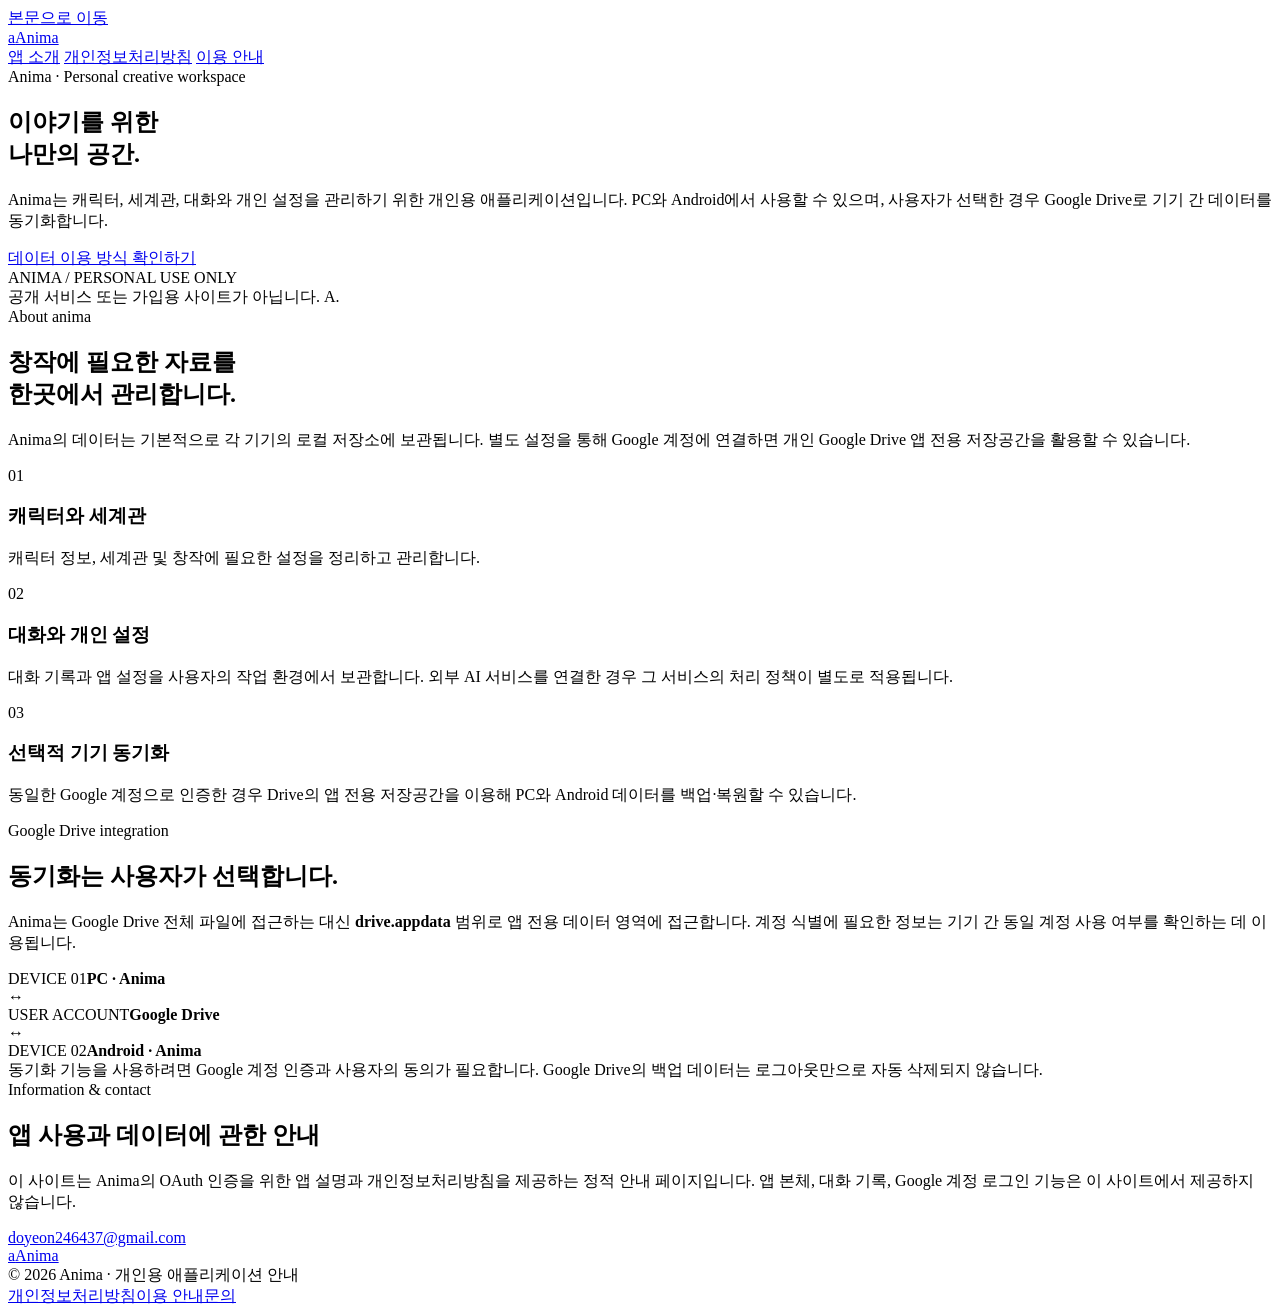
==== index.html @ 8fb092eb "Add Anima OAuth information: index.html" ====
<!doctype html>
<html lang="ko">
<head>
  <meta charset="UTF-8">
  <meta name="viewport" content="width=device-width,initial-scale=1">
  <meta name="theme-color" content="#f6f4ef">
  <meta name="description" content="Anima는 개인용 AI 캐릭터·대화 관리 애플리케이션입니다. Google Drive 앱 전용 저장공간을 통한 선택적 기기 동기화를 지원합니다.">
  <link rel="stylesheet" href="./style.css">
  <title>Anima — 개인용 AI 캐릭터·대화 작업 공간</title>
</head><body>
<a class="skip" href="#main">본문으로 이동</a>
<div class="site-wrap">
  <header class="site-header">
    <a class="brand" href="./index.html" aria-label="Anima 홈"><span class="brand-mark" aria-hidden="true">a</span>Anima</a>
    <nav class="nav" aria-label="주요 메뉴">
      <a href="./index.html" aria-current="page">앱 소개</a>
      <a href="./privacy.html" >개인정보처리방침</a>
      <a href="./terms.html" >이용 안내</a>
    </nav>
  </header>

<main id="main">
  <section class="hero" aria-labelledby="hero-title">
    <div>
      <div class="eyebrow">Anima · Personal creative workspace</div>
      <h1 id="hero-title">이야기를 위한<br><span class="title-serif">나만의 공간.</span></h1>
      <p class="lead">Anima는 캐릭터, 세계관, 대화와 개인 설정을 관리하기 위한 개인용 애플리케이션입니다. PC와 Android에서 사용할 수 있으며, 사용자가 선택한 경우 Google Drive로 기기 간 데이터를 동기화합니다.</p>
      <a class="link-line" href="./privacy.html">데이터 이용 방식 확인하기</a>
    </div>
    <aside class="hero-side" aria-label="앱 사용 범위">
      <span class="micro">ANIMA / PERSONAL USE ONLY<br>공개 서비스 또는 가입용 사이트가 아닙니다.</span>
      <span class="hero-motif" aria-hidden="true">A.</span>
    </aside>
  </section>
  <section class="section" aria-labelledby="features-title">
    <div class="section-intro"><span class="eyebrow">About anima</span><h2 id="features-title">창작에 필요한 자료를<br>한곳에서 관리합니다.</h2><p class="body-muted">Anima의 데이터는 기본적으로 각 기기의 로컬 저장소에 보관됩니다. 별도 설정을 통해 Google 계정에 연결하면 개인 Google Drive 앱 전용 저장공간을 활용할 수 있습니다.</p></div>
    <div class="feature-grid">
      <article class="feature"><span class="feature-num">01</span><h3>캐릭터와 세계관</h3><p>캐릭터 정보, 세계관 및 창작에 필요한 설정을 정리하고 관리합니다.</p></article>
      <article class="feature"><span class="feature-num">02</span><h3>대화와 개인 설정</h3><p>대화 기록과 앱 설정을 사용자의 작업 환경에서 보관합니다. 외부 AI 서비스를 연결한 경우 그 서비스의 처리 정책이 별도로 적용됩니다.</p></article>
      <article class="feature"><span class="feature-num">03</span><h3>선택적 기기 동기화</h3><p>동일한 Google 계정으로 인증한 경우 Drive의 앱 전용 저장공간을 이용해 PC와 Android 데이터를 백업·복원할 수 있습니다.</p></article>
    </div>
  </section>
  <section class="section" aria-labelledby="drive-title">
    <span class="eyebrow">Google Drive integration</span>
    <h2 id="drive-title">동기화는 사용자가 선택합니다.</h2>
    <p class="body-muted">Anima는 Google Drive 전체 파일에 접근하는 대신 <strong>drive.appdata</strong> 범위로 앱 전용 데이터 영역에 접근합니다. 계정 식별에 필요한 정보는 기기 간 동일 계정 사용 여부를 확인하는 데 이용됩니다.</p>
    <div class="workflow" aria-label="PC에서 Google Drive를 거쳐 Android로 동기화하는 구성">
      <div class="step"><span>DEVICE 01</span><strong>PC · Anima</strong></div><div class="arrow" aria-hidden="true">↔</div>
      <div class="step"><span>USER ACCOUNT</span><strong>Google Drive</strong></div><div class="arrow" aria-hidden="true">↔</div>
      <div class="step"><span>DEVICE 02</span><strong>Android · Anima</strong></div>
    </div>
    <div class="notice">동기화 기능을 사용하려면 Google 계정 인증과 사용자의 동의가 필요합니다. Google Drive의 백업 데이터는 로그아웃만으로 자동 삭제되지 않습니다.</div>
  </section>
  <section class="section" aria-labelledby="contact-title">
    <span class="eyebrow">Information & contact</span>
    <h2 id="contact-title">앱 사용과 데이터에 관한 안내</h2>
    <p class="body-muted">이 사이트는 Anima의 OAuth 인증을 위한 앱 설명과 개인정보처리방침을 제공하는 정적 안내 페이지입니다. 앱 본체, 대화 기록, Google 계정 로그인 기능은 이 사이트에서 제공하지 않습니다.</p>
    <a class="link-line" href="mailto:doyeon246437@gmail.com">doyeon246437@gmail.com</a>
  </section>
</main>
  <footer class="site-footer">
    <div><a class="brand" href="./index.html"><span class="brand-mark" aria-hidden="true">a</span>Anima</a><div class="footer-copy">© 2026 Anima · 개인용 애플리케이션 안내</div></div>
    <div class="footer-nav"><a href="./privacy.html">개인정보처리방침</a><a href="./terms.html">이용 안내</a><a href="mailto:doyeon246437@gmail.com">문의</a></div>
  </footer>
</div>
</body></html>
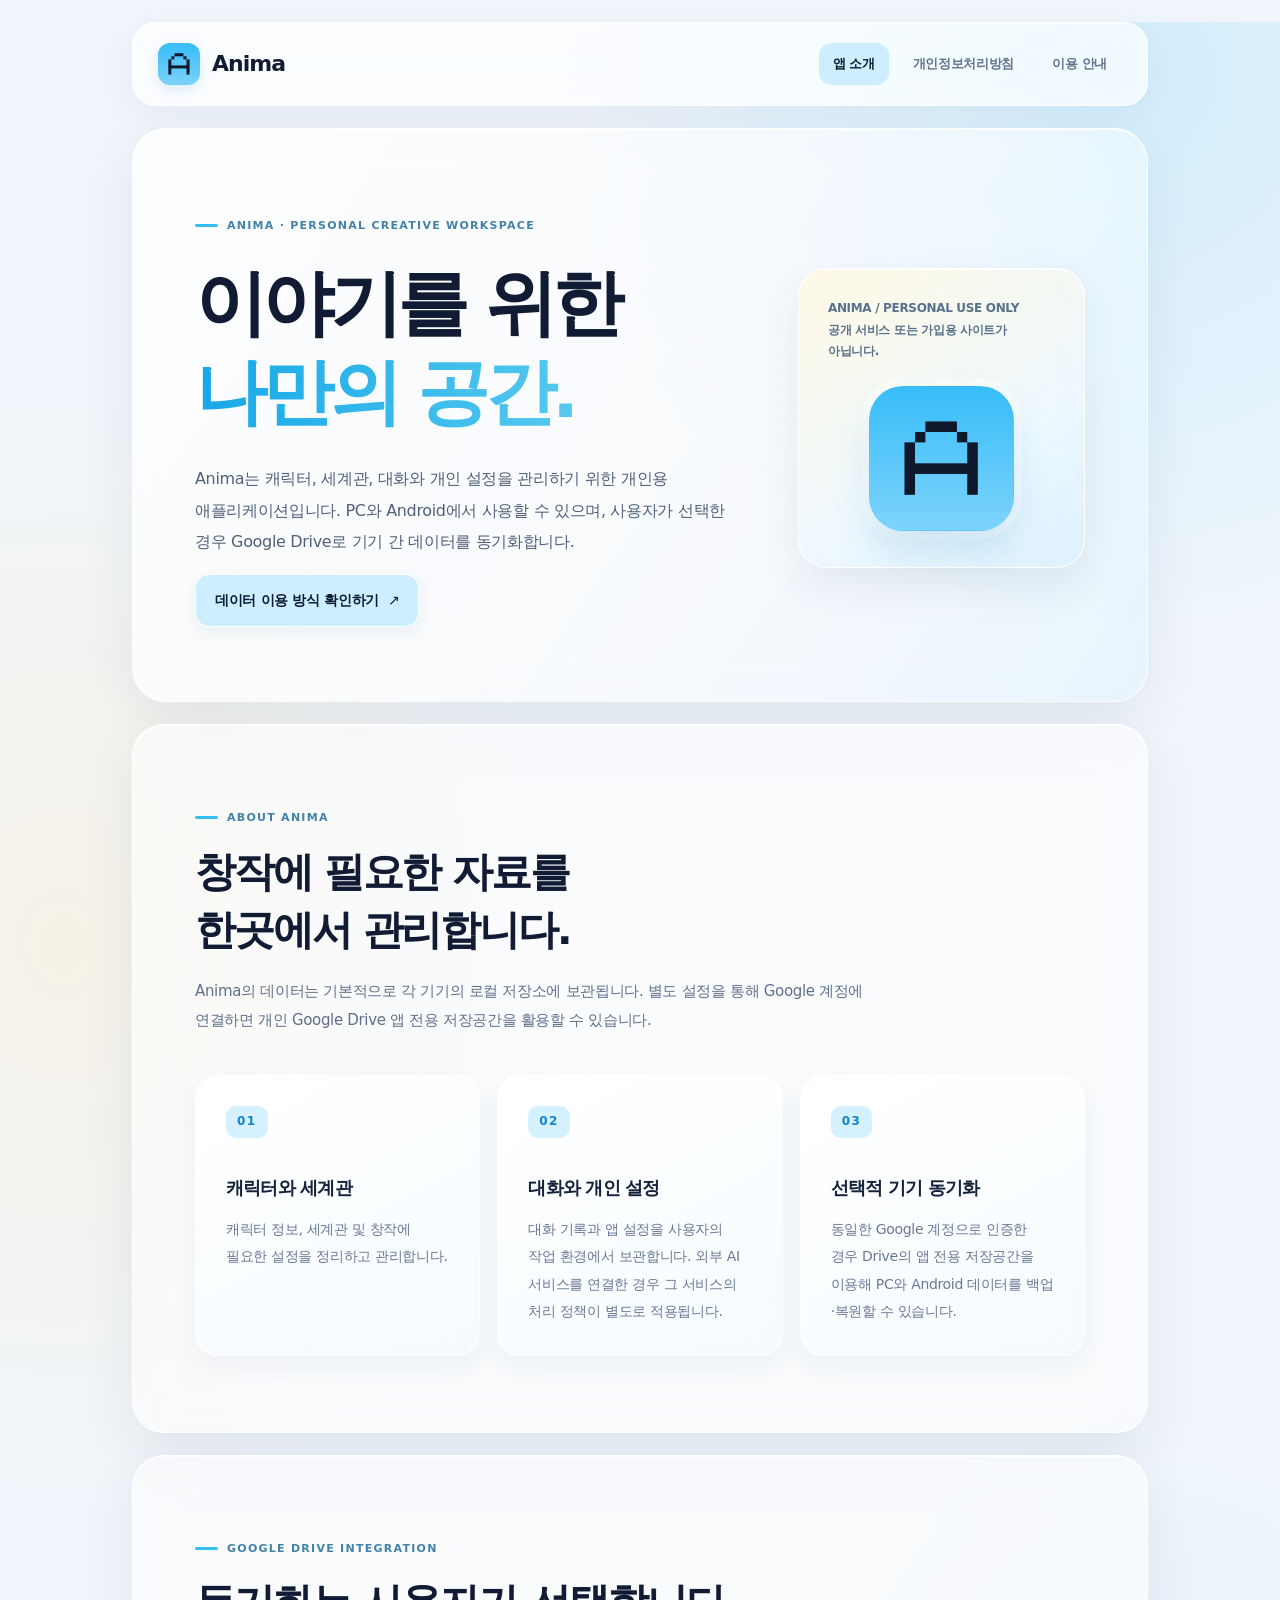
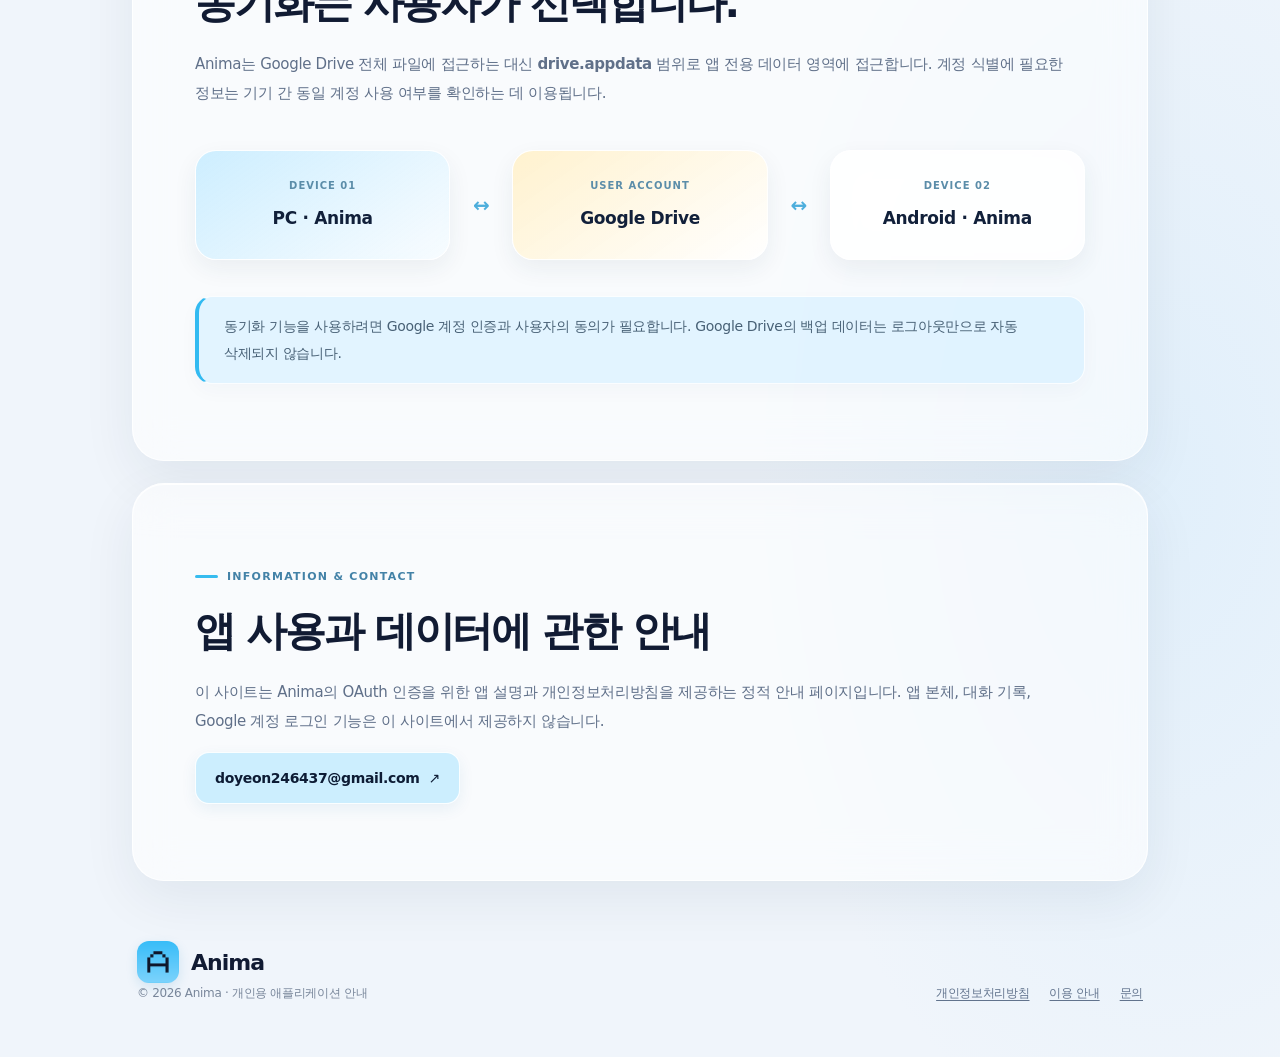
==== commit 8484678e: "Add supplied Anima icon and match interface theme: index.html" ====
--- a/index.html
+++ b/index.html
@@ -3,8 +3,10 @@
 <head>
   <meta charset="UTF-8">
   <meta name="viewport" content="width=device-width,initial-scale=1">
-  <meta name="theme-color" content="#f6f4ef">
+  <meta name="theme-color" content="#f0f5fb">
   <meta name="description" content="Anima는 개인용 AI 캐릭터·대화 관리 애플리케이션입니다. Google Drive 앱 전용 저장공간을 통한 선택적 기기 동기화를 지원합니다.">
+  <link rel="icon" type="image/png" href="./anima-logo.png">
+  <link rel="apple-touch-icon" href="./anima-logo.png">
   <link rel="stylesheet" href="./style.css">
   <title>Anima — 개인용 AI 캐릭터·대화 작업 공간</title>
 </head><body>
--- a/style.css
+++ b/style.css
@@ -0,0 +1,213 @@
+:root{color-scheme:light;--paper:#f6f4ef;--ink:#26253a;--muted:#6e6c7b;--violet:#6b58ab;--accent:#e9e1fb;--line:#dcd9e1;--surface:#fffefa;--max:1080px}
+*{box-sizing:border-box}html{scroll-behavior:smooth}body{margin:0;background:var(--paper);color:var(--ink);font-family:system-ui,-apple-system,'Apple SD Gothic Neo','Malgun Gothic','Noto Sans KR',sans-serif;line-height:1.8;word-break:keep-all;-webkit-font-smoothing:antialiased}a{color:inherit}a:focus-visible{outline:3px solid var(--violet);outline-offset:3px;border-radius:3px}.site-wrap{max-width:var(--max);margin:0 auto;padding:0 32px}.site-header{height:94px;display:flex;justify-content:space-between;align-items:center;border-bottom:1px solid var(--line)}.brand{display:inline-flex;align-items:center;gap:13px;text-decoration:none;font-family:Georgia,'Times New Roman',serif;font-size:28px;letter-spacing:-.045em}.brand-mark{width:37px;height:37px;border:1.7px solid var(--ink);border-radius:11px;display:grid;place-items:center;font:italic 27px/1 Georgia,serif}.nav{display:flex;gap:28px;align-items:center;font-size:13px;font-weight:600}.nav a{text-decoration:none;opacity:.78}.nav a:hover,.nav a[aria-current=page]{opacity:1;color:var(--violet)}.eyebrow{display:inline-flex;align-items:center;gap:9px;color:#605777;letter-spacing:.17em;font-size:11px;font-weight:750;text-transform:uppercase}.eyebrow::before{content:'';width:24px;height:1px;background:#8269b1}.hero{padding:111px 0 100px;display:grid;grid-template-columns:1.45fr .75fr;gap:54px;align-items:end;border-bottom:1px solid var(--line)}h1,h2,h3,p{margin-top:0}h1,.display{font-family:Georgia,'Times New Roman','Nanum Myeongjo',serif;letter-spacing:-.065em;font-weight:400}h1{font-size:clamp(52px,6.1vw,91px);line-height:1.18;margin:21px 0 31px}.title-serif{font-family:Georgia,'Times New Roman','Nanum Myeongjo',serif;font-style:italic;color:var(--violet)}.lead{font-size:17px;line-height:1.95;color:#575566;max-width:590px}.hero-side{border:1px solid var(--line);padding:34px 33px;background:linear-gradient(160deg,#fbfaff,#ece6f4);border-radius:4px;min-height:305px;display:flex;flex-direction:column;justify-content:space-between}.hero-motif{font:italic 122px/1 Georgia,serif;color:#6a599d;align-self:center;margin-top:4px}.micro{font-size:12px;line-height:1.8;color:#6c6780}.section{padding:90px 0;border-bottom:1px solid var(--line)}.section-intro{max-width:730px}h2{font-size:clamp(28px,3vw,43px);font-weight:600;letter-spacing:-.05em;line-height:1.35;margin:16px 0 21px}h3{font-size:17px;letter-spacing:-.02em;margin:0 0 12px}.body-muted{font-size:15px;color:var(--muted)}.feature-grid{display:grid;grid-template-columns:repeat(3,minmax(0,1fr));gap:17px;margin-top:40px}.feature{padding:32px;background:var(--surface);border:1px solid var(--line);min-height:235px}.feature-num{display:block;font:italic 24px Georgia,serif;color:#8271bd;margin-bottom:35px}.feature p{color:var(--muted);font-size:14px;line-height:1.9;margin:0}.workflow{display:grid;grid-template-columns:1fr 38px 1fr 38px 1fr;gap:12px;align-items:center;margin-top:42px}.step{background:#ebe5f0;text-align:center;padding:26px 15px;border:1px solid #d8cfe4}.step span{font-size:10px;color:#6b6182;font-weight:700;letter-spacing:.1em;display:block;margin-bottom:8px}.step strong{display:block;font-size:17px}.arrow{text-align:center;color:#9a91a8;font-size:20px}.notice{border-left:2px solid #8166b6;padding:16px 25px;background:#efebf5;font-size:14px;color:#5b526e;margin-top:36px}.link-line{display:inline-flex;align-items:center;gap:9px;text-decoration:none;font-size:14px;font-weight:700;padding:12px 0;border-bottom:1px solid var(--ink)}.link-line::after{content:'↗';font-weight:400}.site-footer{padding:33px 0 50px;display:flex;gap:20px;align-items:flex-end;justify-content:space-between}.footer-copy{font-size:12px;color:#827e8b}.footer-nav{display:flex;gap:20px;flex-wrap:wrap;font-size:12px}.footer-nav a{color:#676275;text-underline-offset:3px}.document-heading{padding:86px 0 56px;border-bottom:1px solid var(--line)}.document-heading h1{font-size:clamp(43px,5vw,74px);margin:17px 0 22px}.doc-layout{display:grid;grid-template-columns:220px minmax(0,1fr);gap:65px;padding:48px 0 105px}.toc{position:sticky;top:25px;align-self:start;border-left:1px solid var(--line);padding:8px 0 8px 18px;font-size:12px}.toc strong{display:block;margin-bottom:13px;color:var(--ink)}.toc a{display:block;text-decoration:none;color:var(--muted);padding:5px 0}.toc a:hover{color:var(--violet)}.doc-article{max-width:745px}.doc-article section{padding:17px 0 29px;border-bottom:1px solid var(--line);margin-bottom:22px;scroll-margin-top:35px}.doc-article h2{font-size:23px;margin:0 0 15px}.doc-article p,.doc-article li{font-size:14px;line-height:2;color:#575565}.doc-article ul{padding-left:20px;margin:0 0 17px}.doc-article li{padding-left:3px}.doc-article strong{color:var(--ink)}.meta{font-size:13px;color:#797588}.inline-link{text-underline-offset:4px;color:#5c46a1}.mini-box{padding:24px 26px;background:#eee9f4;border:1px solid #e1d9eb;margin:22px 0;color:#5e536d;font-size:14px}.rule{height:1px;background:var(--line);border:0;margin:0}.skip{position:absolute;left:-9999px;top:8px;padding:8px;background:white;z-index:20}.skip:focus{left:8px}small{font-size:12px}@media(max-width:800px){.hero{grid-template-columns:1fr;gap:37px;padding:75px 0}.hero-side{min-height:190px;flex-direction:row;align-items:center}.hero-motif{font-size:95px;margin:0}.feature-grid{grid-template-columns:1fr}.feature{min-height:unset}.feature-num{margin-bottom:20px}.doc-layout{grid-template-columns:1fr;gap:17px}.toc{position:static;display:flex;gap:8px 16px;flex-wrap:wrap;border-left:0;padding:0 0 20px;border-bottom:1px solid var(--line)}.toc strong{width:100%;margin:0}.toc a{padding:0}.section{padding:62px 0}}@media(max-width:560px){.site-wrap{padding:0 20px}.site-header{height:78px}.nav{gap:14px;font-size:11px}.brand{font-size:25px;gap:8px}.brand-mark{width:31px;height:31px;font-size:24px}.hero{padding:61px 0}.hero h1{font-size:49px}.lead{font-size:15px}.hero-side{padding:22px}.workflow{grid-template-columns:1fr;gap:8px}.arrow{transform:rotate(90deg)}.site-footer{flex-direction:column;align-items:flex-start}.document-heading{padding:55px 0 45px}.doc-layout{padding-bottom:65px}}
+
+/* Anima ST visual language — style-only redesign; original content and grids remain intact */
+:root{
+  color-scheme:light;
+  --paper:#f0f5fb;--ink:#111b33;--muted:#66768e;
+  --violet:#30b9ef;--accent:#bde9ff;--line:rgba(153,177,201,.34);
+  --surface:rgba(255,255,255,.70);--sky:#39bdf2;--deep:#0e1932;
+  --cream:#fff0cd;--glass-shadow:0 18px 54px rgba(20,42,73,.07);
+  --glass-border:rgba(255,255,255,.86);
+}
+html{background:#f0f5fb}
+body{
+  color:var(--ink);
+  background:
+    radial-gradient(ellipse 53% 27% at 88% 2%,rgba(170,228,255,.42),transparent 82%),
+    radial-gradient(ellipse 48% 28% at 5% 35%,rgba(255,234,189,.33),transparent 78%),
+    radial-gradient(ellipse 40% 33% at 91% 78%,rgba(180,222,250,.25),transparent 80%),
+    #f0f5fb;
+  font-family:"Pretendard Variable","Pretendard","SUIT Variable","SUIT","Noto Sans KR","Apple SD Gothic Neo","Malgun Gothic",system-ui,sans-serif;
+  font-size:15px;line-height:1.78;letter-spacing:-.022em;
+}
+a:focus-visible{outline:3px solid #27b7ed;outline-offset:4px;border-radius:10px}
+.site-header{
+  height:84px;margin-top:22px;padding:0 25px;
+  border:1px solid var(--glass-border);border-radius:24px;
+  background:rgba(255,255,255,.72);
+  box-shadow:0 10px 34px rgba(38,62,86,.055),inset 0 1px 0 rgba(255,255,255,.95);
+  -webkit-backdrop-filter:blur(24px) saturate(140%);
+  backdrop-filter:blur(24px) saturate(140%);
+}
+.brand{
+  font-family:inherit;font-size:22px;font-weight:820;
+  letter-spacing:-.045em;gap:12px;color:#111b33;
+}
+.brand-mark{
+  width:42px;height:42px;display:inline-block;flex-shrink:0;
+  border:0;border-radius:12px;
+  background:#52c4f5 url("./anima-logo.png") center/cover no-repeat;
+  box-shadow:0 4px 12px rgba(24,126,185,.14);
+  color:transparent;font-size:0;line-height:0;overflow:hidden;
+}
+.nav{gap:8px;font-size:13px;font-weight:700}
+.nav a{
+  opacity:1;color:#62738d;padding:10px 15px;border-radius:14px;
+  transition:background .18s ease,color .18s ease;
+}
+.nav a:hover{color:#0d1830;background:rgba(208,235,251,.65)}
+.nav a[aria-current=page]{
+  color:#0f1b34;background:rgba(187,231,253,.68);
+  box-shadow:inset 0 0 0 1px rgba(255,255,255,.7);
+}
+.eyebrow{
+  color:#4382a7;font-size:11px;font-weight:850;
+  letter-spacing:.115em;text-transform:uppercase;
+}
+.eyebrow::before{width:23px;height:3px;border-radius:99px;background:#37bcef}
+.hero{
+  margin-top:22px;padding:80px 62px 74px;gap:48px;align-items:center;
+  border:1px solid var(--glass-border);border-radius:34px;
+  background:linear-gradient(124deg,rgba(255,255,255,.82),rgba(255,255,255,.53) 62%,rgba(224,244,255,.54));
+  box-shadow:var(--glass-shadow),inset 0 1px 0 rgba(255,255,255,.9);
+  -webkit-backdrop-filter:blur(25px);backdrop-filter:blur(25px);
+}
+h1,.display{
+  font-family:inherit;font-weight:840;font-style:normal;
+  letter-spacing:-.065em;
+}
+h1{font-size:clamp(48px,5.6vw,76px);line-height:1.25;margin:23px 0 25px}
+.title-serif{
+  color:#2baee6;font-family:inherit;font-style:normal;font-weight:850;
+  background:linear-gradient(97deg,#15a7e7,#56c9ef);
+  -webkit-background-clip:text;background-clip:text;-webkit-text-fill-color:transparent;
+}
+.lead{font-size:16px;font-weight:480;line-height:1.98;color:#506079}
+.hero-side{
+  min-height:300px;padding:29px;border-radius:28px;
+  border:1px solid rgba(255,255,255,.92);
+  background:linear-gradient(150deg,rgba(255,248,224,.84),rgba(236,247,254,.73) 63%,rgba(216,239,255,.79));
+  box-shadow:0 18px 42px rgba(30,58,89,.085),inset 0 1px 0 rgba(255,255,255,.96);
+  -webkit-backdrop-filter:blur(26px);backdrop-filter:blur(26px);
+}
+.hero-motif{
+  display:block;width:145px;height:145px;flex:none;margin:6px auto 7px;
+  background:#5fc7f5 url("./anima-logo.png") center/cover no-repeat;
+  border-radius:34px;font-size:0;color:transparent;line-height:0;
+  box-shadow:0 20px 35px rgba(43,137,187,.18),0 0 0 8px rgba(255,255,255,.42);
+}
+.micro{font-size:12px;font-weight:650;color:#59718a;line-height:1.8}
+.section{
+  margin-top:22px;padding:76px 62px;border:1px solid var(--glass-border);
+  border-radius:32px;background:rgba(255,255,255,.57);
+  box-shadow:var(--glass-shadow),inset 0 1px 0 rgba(255,255,255,.92);
+  -webkit-backdrop-filter:blur(22px);backdrop-filter:blur(22px);
+}
+h2{font-size:clamp(29px,3.2vw,41px);font-weight:830;letter-spacing:-.052em;line-height:1.42;margin:15px 0 18px}
+h3{font-size:18px;font-weight:800;color:#14223b;letter-spacing:-.045em}
+.body-muted{font-size:15px;line-height:1.95;color:#607089}
+.feature-grid{gap:17px}
+.feature{
+  border:1px solid rgba(255,255,255,.95);border-radius:23px;
+  background:linear-gradient(153deg,rgba(255,255,255,.92),rgba(240,249,255,.61));
+  box-shadow:0 11px 28px rgba(42,72,99,.055);
+  padding:30px;min-height:235px;
+  -webkit-backdrop-filter:blur(16px);backdrop-filter:blur(16px);
+}
+.feature-num{
+  font:800 12px/1.3 "Pretendard Variable","Pretendard",system-ui,sans-serif;
+  color:#1485c8;letter-spacing:.12em;background:#d5f1ff;
+  padding:8px 11px;border-radius:10px;display:inline-block;margin-bottom:34px;
+}
+.feature p{color:#697994;line-height:1.95;font-size:14px}
+.workflow{gap:12px}
+.step{
+  background:rgba(255,255,255,.75);
+  border:1px solid rgba(255,255,255,.95);border-radius:21px;
+  padding:26px 15px;box-shadow:0 9px 25px rgba(26,55,82,.065);
+  -webkit-backdrop-filter:blur(18px);backdrop-filter:blur(18px);
+}
+.step:nth-of-type(1){background:linear-gradient(145deg,rgba(202,237,255,.94),rgba(246,251,255,.75))}
+.step:nth-of-type(3){background:linear-gradient(145deg,rgba(255,240,200,.88),rgba(255,255,255,.83))}
+.step span{font-size:10px;color:#5b8da9;font-weight:800}
+.step strong{color:#11203a;font-size:17px;font-weight:830}
+.arrow{color:#4daedc;font-weight:750}
+.notice{
+  color:#486176;background:rgba(211,239,255,.6);border:1px solid rgba(255,255,255,.84);
+  border-left:4px solid #32baf1;border-radius:17px;line-height:1.92;
+  box-shadow:0 7px 19px rgba(24,75,111,.03);
+}
+.link-line{
+  color:#0d1c35;text-decoration:none;padding:13px 19px;
+  background:rgba(185,232,254,.69);border:1px solid rgba(255,255,255,.9);
+  border-radius:14px;box-shadow:0 5px 15px rgba(24,105,148,.08);
+  transition:background .18s ease,transform .18s ease;
+}
+.link-line:hover{background:#a9e5ff;transform:translateY(-1px)}
+.site-footer{padding:42px 5px 52px}
+.footer-copy,.footer-nav{color:#78869a}.footer-nav a{color:#61738d}
+.footer-nav a:hover{color:#0c85ba}
+.document-heading{
+  margin-top:22px;padding:74px 62px 61px;
+  border:1px solid var(--glass-border);border-radius:32px;
+  background:linear-gradient(135deg,rgba(255,255,255,.86),rgba(231,246,254,.57));
+  box-shadow:var(--glass-shadow);
+  -webkit-backdrop-filter:blur(22px);backdrop-filter:blur(22px);
+}
+.document-heading h1{font-size:clamp(43px,4.7vw,66px);margin:18px 0 21px}
+.meta{font-size:13px;color:#71849c;font-weight:600}
+.doc-layout{gap:34px;padding:28px 0 65px}
+.toc{
+  top:20px;border:1px solid var(--glass-border);border-radius:22px;
+  background:rgba(255,255,255,.7);padding:22px;
+  box-shadow:0 9px 25px rgba(22,57,91,.045);
+  -webkit-backdrop-filter:blur(20px);backdrop-filter:blur(20px);
+}
+.toc strong{color:#142139;font-size:14px}
+.toc a{color:#667c97;border-radius:8px;padding:6px 8px;margin-left:-8px;font-size:12px}
+.toc a:hover{color:#087cae;background:rgba(205,238,255,.6)}
+.doc-article{max-width:745px}
+.doc-article section{
+  border:1px solid var(--glass-border);border-radius:24px;
+  padding:32px 35px;margin-bottom:14px;
+  background:rgba(255,255,255,.69);
+  box-shadow:0 11px 33px rgba(27,58,88,.045);
+  -webkit-backdrop-filter:blur(20px);backdrop-filter:blur(20px);
+}
+.doc-article h2{font-size:22px;font-weight:830;color:#13223a;margin:0 0 17px}
+.doc-article p,.doc-article li{color:#52637c;font-size:14px;line-height:2.02}
+.doc-article strong{color:#142139}
+.inline-link{color:#087fab;text-decoration-thickness:1px;text-underline-offset:4px}
+.mini-box{
+  background:linear-gradient(115deg,rgba(217,239,253,.9),rgba(250,252,255,.95));
+  border:1px solid rgba(255,255,255,.95);border-radius:18px;
+  color:#3d5973;line-height:2.1;
+}
+.doc-article code{border-radius:6px;padding:2px 5px;background:#ebf5fd;color:#17618e;overflow-wrap:anywhere}
+.skip{background:#fff;border-radius:11px}
+@media(max-width:800px){
+ .site-header{height:auto;min-height:78px;padding:15px 20px;gap:14px}
+ .nav{flex-wrap:wrap;justify-content:flex-end}
+ .hero{padding:65px 37px;gap:34px}
+ .hero-side{min-height:190px}
+ .hero-motif{width:105px;height:105px;border-radius:27px}
+ .section{padding:62px 37px}
+ .document-heading{padding:62px 37px}
+ .doc-layout{gap:18px}
+ .toc{position:static}
+ .doc-article section{padding:28px}
+}
+@media(max-width:560px){
+ .site-header{margin-top:12px;border-radius:20px;min-height:75px;padding:11px 12px;flex-wrap:wrap}
+ .brand{font-size:20px;gap:9px}.brand-mark{width:36px;height:36px;border-radius:10px}
+ .nav{gap:3px}.nav a{font-size:11px;padding:8px 9px;border-radius:10px}
+ .hero{margin-top:13px;border-radius:25px;padding:46px 24px;gap:27px}
+ .hero h1{font-size:clamp(39px,10vw,51px)}
+ .lead{font-size:14px;line-height:1.94}
+ .hero-side{padding:20px;border-radius:21px}
+ .hero-motif{height:90px;width:90px;border-radius:22px}
+ .section{margin-top:13px;padding:43px 23px;border-radius:25px}
+ .feature{padding:25px;border-radius:19px}
+ .workflow{gap:8px}
+ .step{border-radius:18px}
+ .document-heading{margin-top:13px;padding:48px 24px;border-radius:25px}
+ .document-heading h1{font-size:clamp(37px,10vw,48px)}
+ .doc-layout{padding:14px 0 42px}
+ .toc{padding:20px;gap:8px}
+ .toc a{margin-left:0}
+ .doc-article section{padding:24px 22px;border-radius:20px}
+ .doc-article h2{font-size:20px}
+ .site-footer{padding:36px 2px 43px}
+}
+@media(prefers-reduced-motion:reduce){.nav a,.link-line{transition:none}.link-line:hover{transform:none}}
